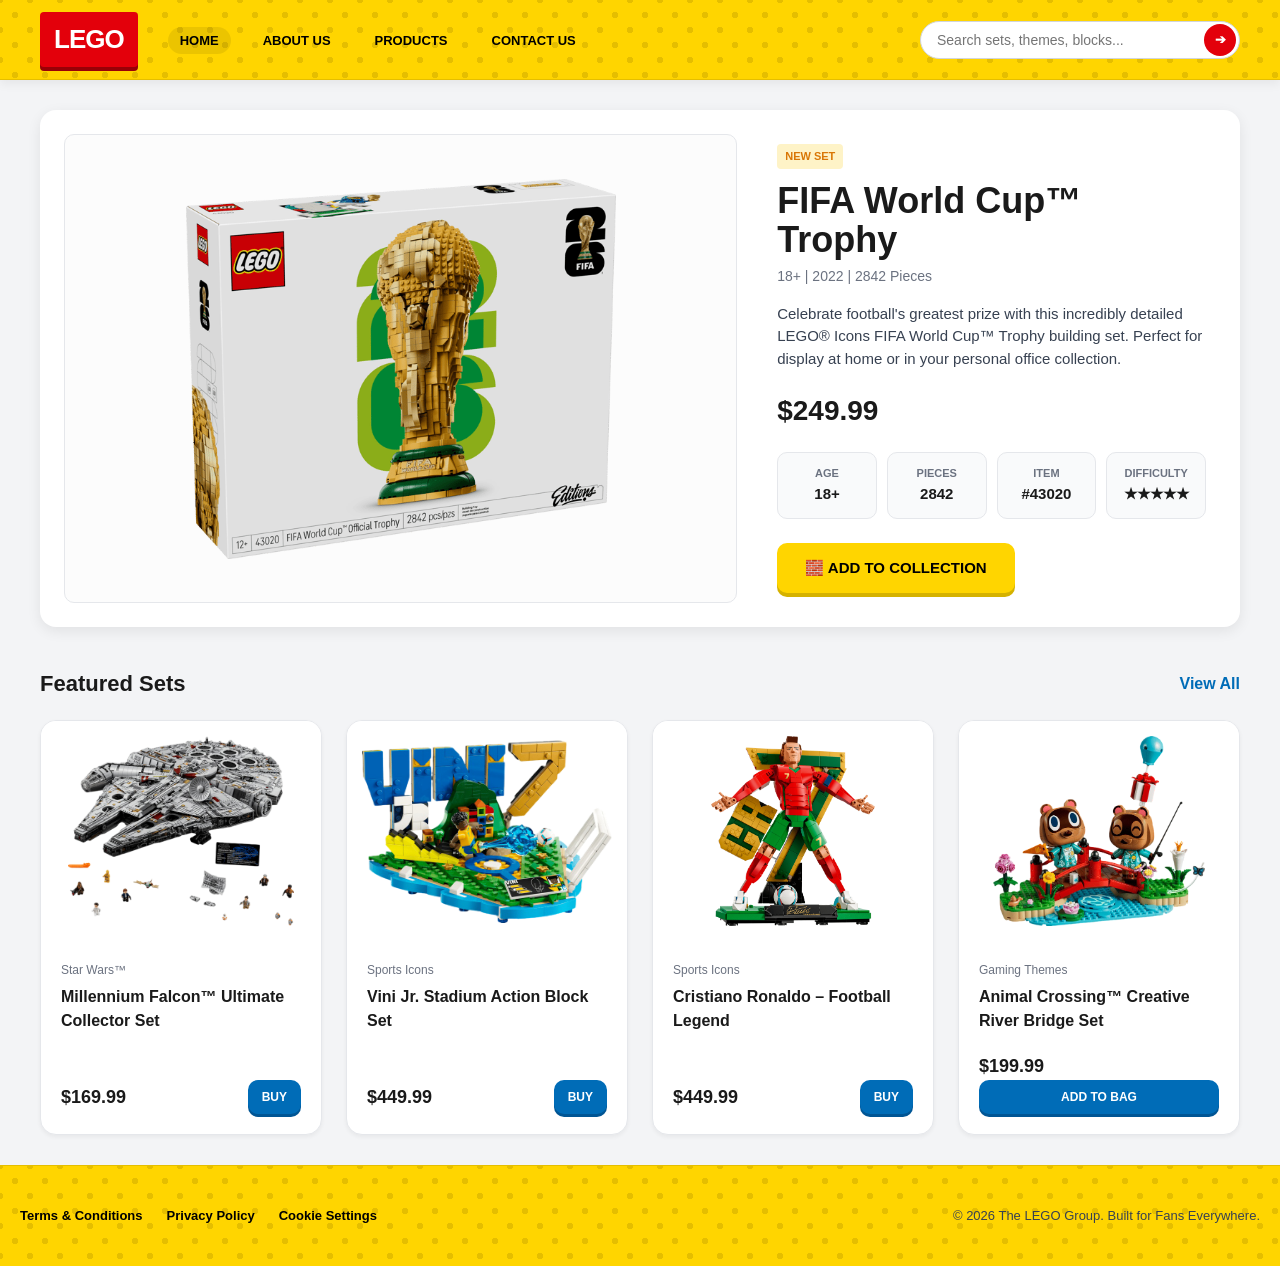
==== index.html @ 50522513 "Add files via upload" ====
<!DOCTYPE html>
<html lang="en">
<head>
    <meta charset="UTF-8">
    <meta name="viewport" content="width=device-width, initial-scale=1.0">
    <title>LEGO® Official Store - Build Your World</title>
    <link rel="stylesheet" href="style.css">
</head>
<body>

    <header class="lego-stud-texture">
        <div class="nav-container">
            <div style="display: flex; align-items: center;">
                <a href="index.html" class="logo-link">
                    <div class="logo-square">LEGO</div>
                </a>
                <nav>
                    <ul>
                        <li><a href="index.html" class="active">Home</a></li>
                        <li><a href="aboutus.html">About Us</a></li>
                        <li><a href="products.html">Products</a></li>
                        <li><a href="contactus.html">Contact Us</a></li>
                    </ul>
                </nav>
            </div>
            <div class="search-container">
                <input type="text" placeholder="Search sets, themes, blocks...">
                <button>➔</button>
            </div>
        </div>
    </header>

    <main class="container">
        <section class="hero-showcase">
            <div class="hero-media-panel">
                <img src="image_946d3a.png" alt="FIFA World Cup Trophy Official LEGO Box">
            </div>
            <div class="hero-detail-panel">
                <span class="tag-new">New Set</span>
                <h1>FIFA World Cup™ Trophy</h1>
                <p class="hero-subtitle">18+ | 2022 | 2842 Pieces</p>
                <p class="hero-description">Celebrate football's greatest prize with this incredibly detailed LEGO® Icons FIFA World Cup™ Trophy building set. Perfect for display at home or in your personal office collection.</p>
                
                <div class="price-tag">$249.99</div>

                <div class="spec-row">
                    <div class="spec-tile"><span>Age</span><strong>18+</strong></div>
                    <div class="spec-tile"><span>Pieces</span><strong>2842</strong></div>
                    <div class="spec-tile"><span>Item</span><strong>#43020</strong></div>
                    <div class="spec-tile"><span>Difficulty</span><strong>★★★★★</strong></div>
                </div>

                <div>
                    <a href="contactus.html" class="btn-action">🧱 Add to Collection</a>
                </div>
            </div>
        </section>

        <section>
            <div class="grid-title-row">
                <h2 style="font-size: 22px; font-weight: 800;">Featured Sets</h2>
                <a href="products.html" style="color: var(--lego-blue); font-weight: 700; text-decoration: none;">View All</a>
            </div>

            <div class="product-gallery">
                <div class="product-card">
                    <div class="card-image-box">
                        <img src="image_947007.png" alt="Millennium Falcon Set">
                    </div>
                    <div class="card-body">
                        <div class="card-meta">Star Wars™</div>
                        <div class="card-title">Millennium Falcon™ Ultimate Collector Set</div>
                        <div class="card-footer">
                            <div class="card-price">$169.99</div>
                            <a href="contactus.html" class="btn-action btn-blue" style="padding: 8px 14px; font-size: 12px; box-shadow: 0 3px 0 #005594;">Buy</a>
                        </div>
                    </div>
                </div>

                <div class="product-card">
                    <div class="card-image-box">
                        <img src="image_946d40.png" alt="Vini Jr. Soccer Set">
                    </div>
                    <div class="card-body">
                        <div class="card-meta">Sports Icons</div>
                        <div class="card-title">Vini Jr. Stadium Action Block Set</div>
                        <div class="card-footer">
                            <div class="card-price">$449.99</div>
                            <a href="contactus.html" class="btn-action btn-blue" style="padding: 8px 14px; font-size: 12px; box-shadow: 0 3px 0 #005594;">Buy</a>
                        </div>
                    </div>
                </div>

                                <div class="product-card">
                    <div class="card-image-box">
                        <img src="image_21824.png" alt="Cristiano Ronaldo – Football Legend">
                    </div>
                    <div class="card-body">
                        <div class="card-meta">Sports Icons</div>
                        <div class="card-title">Cristiano Ronaldo – Football Legend</div>
                        <div class="card-footer">
                            <div class="card-price">$449.99</div>
                            <a href="contactus.html" class="btn-action btn-blue" style="padding: 8px 14px; font-size: 12px; box-shadow: 0 3px 0 #005594;">Buy</a>
                        </div>
                    </div>
                </div>

                <div class="product-card">
                    <div class="card-image-box">
                        <img src="image_9473c9.png" alt="Animal Crossing Set">
                    </div>
                    <div class="card-body">
                        <div class="card-meta">Gaming Themes</div>
                        <div class="card-title">Animal Crossing™ Creative River Bridge Set</div>
                        <div class="card-price" style="margin-top: 8px; font-size: 18px; font-weight: 800;">$199.99</div>
                        <div class="card-footer" style="padding-top: 0;">
                            <a href="contactus.html" class="btn-action btn-blue" style="width: 100%; padding: 8px; font-size: 12px; box-shadow: 0 3px 0 #005594;">Add To Bag</a>
                        </div>
                    </div>
                </div>
            </div>
        </section>
    </main>

    <footer class="lego-stud-texture">
        <div class="footer-content">
            <div class="footer-nav-links">
                <a href="#">Terms & Conditions</a>
                <a href="#">Privacy Policy</a>
                <a href="#">Cookie Settings</a>
            </div>
            <div class="footer-copyright">© 2026 The LEGO Group. Built for Fans Everywhere.</div>
        </div>
    </footer>

</body>
</html>
---- style.css ----
/* --- Global Resets & Fonts --- */
* {
    margin: 0;
    padding: 0;
    box-sizing: border-box;
    font-family: -apple-system, BlinkMacSystemFont, "Segoe UI", Roboto, Helvetica, Arial, sans-serif;
}

:root {
    --lego-yellow: #FFD500;
    --lego-red: #E3000B;
    --lego-blue: #006CB7;
    --lego-dark-blue: #004B80;
    --bg-light: #F3F4F6;
    --text-dark: #1A1A1A;
    --text-muted: #6B7280;
    --white: #FFFFFF;
    --radius-sm: 4px;
    --radius-md: 10px;
    --radius-lg: 16px;
    --shadow-sm: 0 2px 4px rgba(0,0,0,0.05);
    --shadow-md: 0 4px 14px rgba(0,0,0,0.08);
}

body {
    background-color: var(--bg-light);
    color: var(--text-dark);
    line-height: 1.5;
}

/* --- Simulated LEGO Brick Stud Texture for Header & Footer --- */
.lego-stud-texture {
    background-color: var(--lego-yellow);
    background-image: radial-gradient(#e5be00 15%, transparent 16%),
                      radial-gradient(#e5be00 15%, transparent 16%);
    background-size: 30px 30px;
    background-position: 0 0, 15px 15px;
}

/* --- Header / Navigation --- */
header {
    border-bottom: 1px solid #E5BE00;
    position: sticky;
    top: 0;
    z-index: 1000;
    box-shadow: 0 4px 10px rgba(0,0,0,0.06);
}

.nav-container {
    max-width: 1240px;
    margin: 0 auto;
    display: flex;
    justify-content: space-between;
    align-items: center;
    padding: 12px 20px;
}

.logo-link {
    text-decoration: none;
}

.logo-square {
    background-color: var(--lego-red);
    color: var(--white);
    font-weight: 900;
    font-size: 26px;
    padding: 8px 14px;
    text-transform: uppercase;
    letter-spacing: -1px;
    border-radius: var(--radius-sm);
    box-shadow: 0 4px 0px #990007;
    display: inline-block;
}

nav ul {
    display: flex;
    list-style: none;
    gap: 20px;
    margin-left: 30px;
}

nav ul li a {
    text-decoration: none;
    color: #000000;
    font-weight: 700;
    text-transform: uppercase;
    font-size: 13px;
    padding: 6px 12px;
    border-radius: 20px;
    transition: all 0.2s;
}

nav ul li a:hover, nav ul li a.active {
    background-color: rgba(0, 0, 0, 0.08);
}

.search-container {
    display: flex;
    align-items: center;
    position: relative;
    width: 320px;
}

.search-container input {
    width: 100%;
    padding: 10px 40px 10px 16px;
    border: 1px solid #D1D5DB;
    border-radius: 24px;
    outline: none;
    font-size: 14px;
}

.search-container button {
    position: absolute;
    right: 4px;
    background-color: var(--lego-red);
    color: white;
    border: none;
    width: 32px;
    height: 32px;
    border-radius: 50%;
    cursor: pointer;
    font-weight: bold;
}

/* --- Layout Containers --- */
.container {
    max-width: 1240px;
    margin: 30px auto;
    padding: 0 20px;
}

/* --- Main Hero Section Layout --- */
.hero-showcase {
    display: grid;
    grid-template-columns: 1.2fr 0.8fr;
    gap: 30px;
    background-color: var(--white);
    border-radius: var(--radius-lg);
    padding: 24px;
    box-shadow: var(--shadow-md);
    margin-bottom: 40px;
}

.hero-media-panel {
    background-color: #fcfcfc;
    border-radius: var(--radius-md);
    overflow: hidden;
    position: relative;
    min-height: 400px;
    display: flex;
    align-items: center;
    justify-content: center;
    border: 1px solid #E5E7EB;
}

.hero-media-panel img {
    max-width: 90%;
    max-height: 380px;
    object-fit: contain;
}

.hero-detail-panel {
    padding: 10px;
    display: flex;
    flex-direction: column;
    justify-content: center;
}

.tag-new {
    background-color: #FEF3C7;
    color: #D97706;
    font-weight: 800;
    font-size: 11px;
    text-transform: uppercase;
    padding: 4px 8px;
    border-radius: var(--radius-sm);
    align-self: flex-start;
    margin-bottom: 12px;
}

.hero-detail-panel h1 {
    font-size: 36px;
    font-weight: 800;
    line-height: 1.1;
    margin-bottom: 6px;
}

.hero-subtitle {
    color: var(--text-muted);
    font-size: 14px;
    margin-bottom: 16px;
}

.hero-description {
    color: #374151;
    font-size: 15px;
    margin-bottom: 20px;
}

.price-tag {
    font-size: 28px;
    font-weight: 800;
    margin-bottom: 20px;
}

/* Spec Info Boxes Layout */
.spec-row {
    display: grid;
    grid-template-columns: repeat(4, 1fr);
    gap: 10px;
    margin-bottom: 24px;
}

.spec-tile {
    background-color: #F9FAFB;
    border: 1px solid #E5E7EB;
    border-radius: var(--radius-md);
    padding: 12px;
    text-align: center;
}

.spec-tile span {
    display: block;
    font-size: 11px;
    color: var(--text-muted);
    text-transform: uppercase;
    font-weight: 600;
}

.spec-tile strong {
    font-size: 15px;
    color: var(--text-dark);
}

/* --- Buttons --- */
.btn-action {
    background-color: var(--lego-yellow);
    color: #000000;
    border: none;
    padding: 14px 28px;
    border-radius: var(--radius-md);
    font-weight: 800;
    font-size: 15px;
    cursor: pointer;
    display: inline-flex;
    align-items: center;
    justify-content: center;
    gap: 10px;
    box-shadow: 0 4px 0px #D5B200;
    text-transform: uppercase;
    transition: transform 0.1s;
    text-decoration: none;
}

.btn-action:active {
    transform: translateY(2px);
    box-shadow: 0 2px 0px #D5B200;
}

.btn-blue {
    background-color: var(--lego-blue);
    color: white;
    box-shadow: 0 4px 0px #005594;
}
.btn-blue:active {
    box-shadow: 0 2px 0px #005594;
}

/* --- Product Grid --- */
.grid-title-row {
    display: flex;
    justify-content: space-between;
    align-items: center;
    margin-bottom: 20px;
}

.product-gallery {
    display: grid;
    grid-template-columns: repeat(auto-fill, minmax(280px, 1fr));
    gap: 24px;
}

.product-card {
    background-color: var(--white);
    border-radius: var(--radius-lg);
    overflow: hidden;
    box-shadow: var(--shadow-sm);
    border: 1px solid #E5E7EB;
    display: flex;
    flex-direction: column;
    transition: transform 0.2s, box-shadow 0.2s;
}

.product-card:hover {
    transform: translateY(-4px);
    box-shadow: var(--shadow-md);
}

.card-image-box {
    height: 220px;
    background-color: #FFFFFF;
    overflow: hidden;
    position: relative;
    display: flex;
    align-items: center;
    justify-content: center;
    padding: 15px;
}

.card-image-box img {
    max-width: 100%;
    max-height: 100%;
    object-fit: contain;
}

.card-body {
    padding: 20px;
    display: flex;
    flex-direction: column;
    flex-grow: 1;
}

.card-meta {
    font-size: 12px;
    color: var(--text-muted);
    margin-bottom: 6px;
}

.card-title {
    font-size: 16px;
    font-weight: 700;
    margin-bottom: 12px;
    color: var(--text-dark);
}

.card-footer {
    margin-top: auto;
    display: flex;
    justify-content: space-between;
    align-items: center;
    padding-top: 12px;
}

.card-price {
    font-size: 18px;
    font-weight: 800;
}

/* --- Support Layout --- */
.support-main-grid {
    display: grid;
    grid-template-columns: 1fr 1fr;
    gap: 30px;
    margin-bottom: 40px;
}

.support-banner-blue {
    background-color: var(--lego-blue);
    color: var(--white);
    border-radius: var(--radius-lg);
    padding: 40px;
    background-image: linear-gradient(135deg, var(--lego-blue) 0%, var(--lego-dark-blue) 100__);
    display: flex;
    flex-direction: column;
    justify-content: space-between;
}

.faq-card-container {
    background-color: var(--white);
    border-radius: var(--radius-lg);
    padding: 30px;
    box-shadow: var(--shadow-md);
    border: 1px solid #E5E7EB;
}

.faq-row-item {
    border-bottom: 1px solid #F3F4F6;
    padding: 16px 0;
    display: flex;
    justify-content: space-between;
    align-items: center;
    cursor: pointer;
    font-weight: 600;
}

.faq-row-item:last-child {
    border-bottom: none;
}

/* --- Info Links Banner --- */
.bottom-info-banner {
    background-color: var(--white);
    border-radius: var(--radius-lg);
    padding: 24px;
    box-shadow: var(--shadow-sm);
    border: 1px solid #E5E7EB;
    display: grid;
    grid-template-columns: repeat(auto-fit, minmax(220px, 1fr));
    gap: 20px;
    margin-bottom: 40px;
}

.info-banner-block {
    display: flex;
    align-items: center;
    gap: 16px;
}

.info-banner-block .banner-avatar {
    width: 50px;
    height: 50px;
    border-radius: 50%;
    background-color: var(--lego-yellow);
    display: flex;
    align-items: center;
    justify-content: center;
    font-size: 24px;
}

/* --- Contact & Forms --- */
.contact-split-grid {
    display: grid;
    grid-template-columns: 1.1fr 0.9fr;
    gap: 30px;
}

.form-card {
    background: var(--white);
    padding: 30px;
    border-radius: var(--radius-lg);
    box-shadow: var(--shadow-md);
    border: 1px solid #E5E7EB;
}

.form-group {
    margin-bottom: 16px;
}

.form-group label {
    display: block;
    font-weight: 700;
    font-size: 13px;
    margin-bottom: 6px;
}

.form-group input, .form-group textarea {
    width: 100%;
    padding: 12px;
    border: 1px solid #D1D5DB;
    border-radius: var(--radius-md);
    outline: none;
    font-size: 14px;
}

.form-group input:focus, .form-group textarea:focus {
    border-color: var(--lego-blue);
}

.location-card {
    background: var(--white);
    padding: 30px;
    border-radius: var(--radius-lg);
    box-shadow: var(--shadow-md);
    border: 1px solid #E5E7EB;
}

.map-embed-frame {
    border-radius: var(--radius-md);
    overflow: hidden;
    border: 1px solid #E5E7EB;
    margin-top: 15px;
}

.social-bar {
    display: flex;
    gap: 12px;
    margin-top: 12px;
}

.social-circle-link {
    width: 40px;
    height: 40px;
    border-radius: 50%;
    background-color: #F3F4F6;
    display: flex;
    align-items: center;
    justify-content: center;
    text-decoration: none;
    transition: background-color 0.2s;
}

.social-circle-link:hover {
    background-color: var(--lego-yellow);
}

.social-circle-link svg {
    width: 18px;
    height: 18px;
    fill: #374151;
}

/* --- Footer --- */
footer {
    padding: 40px 20px;
    border-top: 1px solid #E5BE00;
}

.footer-content {
    max-width: 1240px;
    margin: 0 auto;
    display: flex;
    justify-content: space-between;
    align-items: center;
    flex-wrap: wrap;
    gap: 20px;
}

.footer-nav-links {
    display: flex;
    gap: 24px;
}

.footer-nav-links a {
    color: #000000;
    text-decoration: none;
    font-size: 13px;
    font-weight: 600;
}

.footer-nav-links a:hover {
    text-decoration: underline;
}

.footer-copyright {
    font-size: 13px;
    color: #374151;
    font-weight: 500;
}

/* --- Responsive Rules --- */
@media (max-width: 900px) {
    .hero-showcase, .support-main-grid, .contact-split-grid {
        grid-template-columns: 1fr;
    }
    .search-container {
        display: none;
    }
}
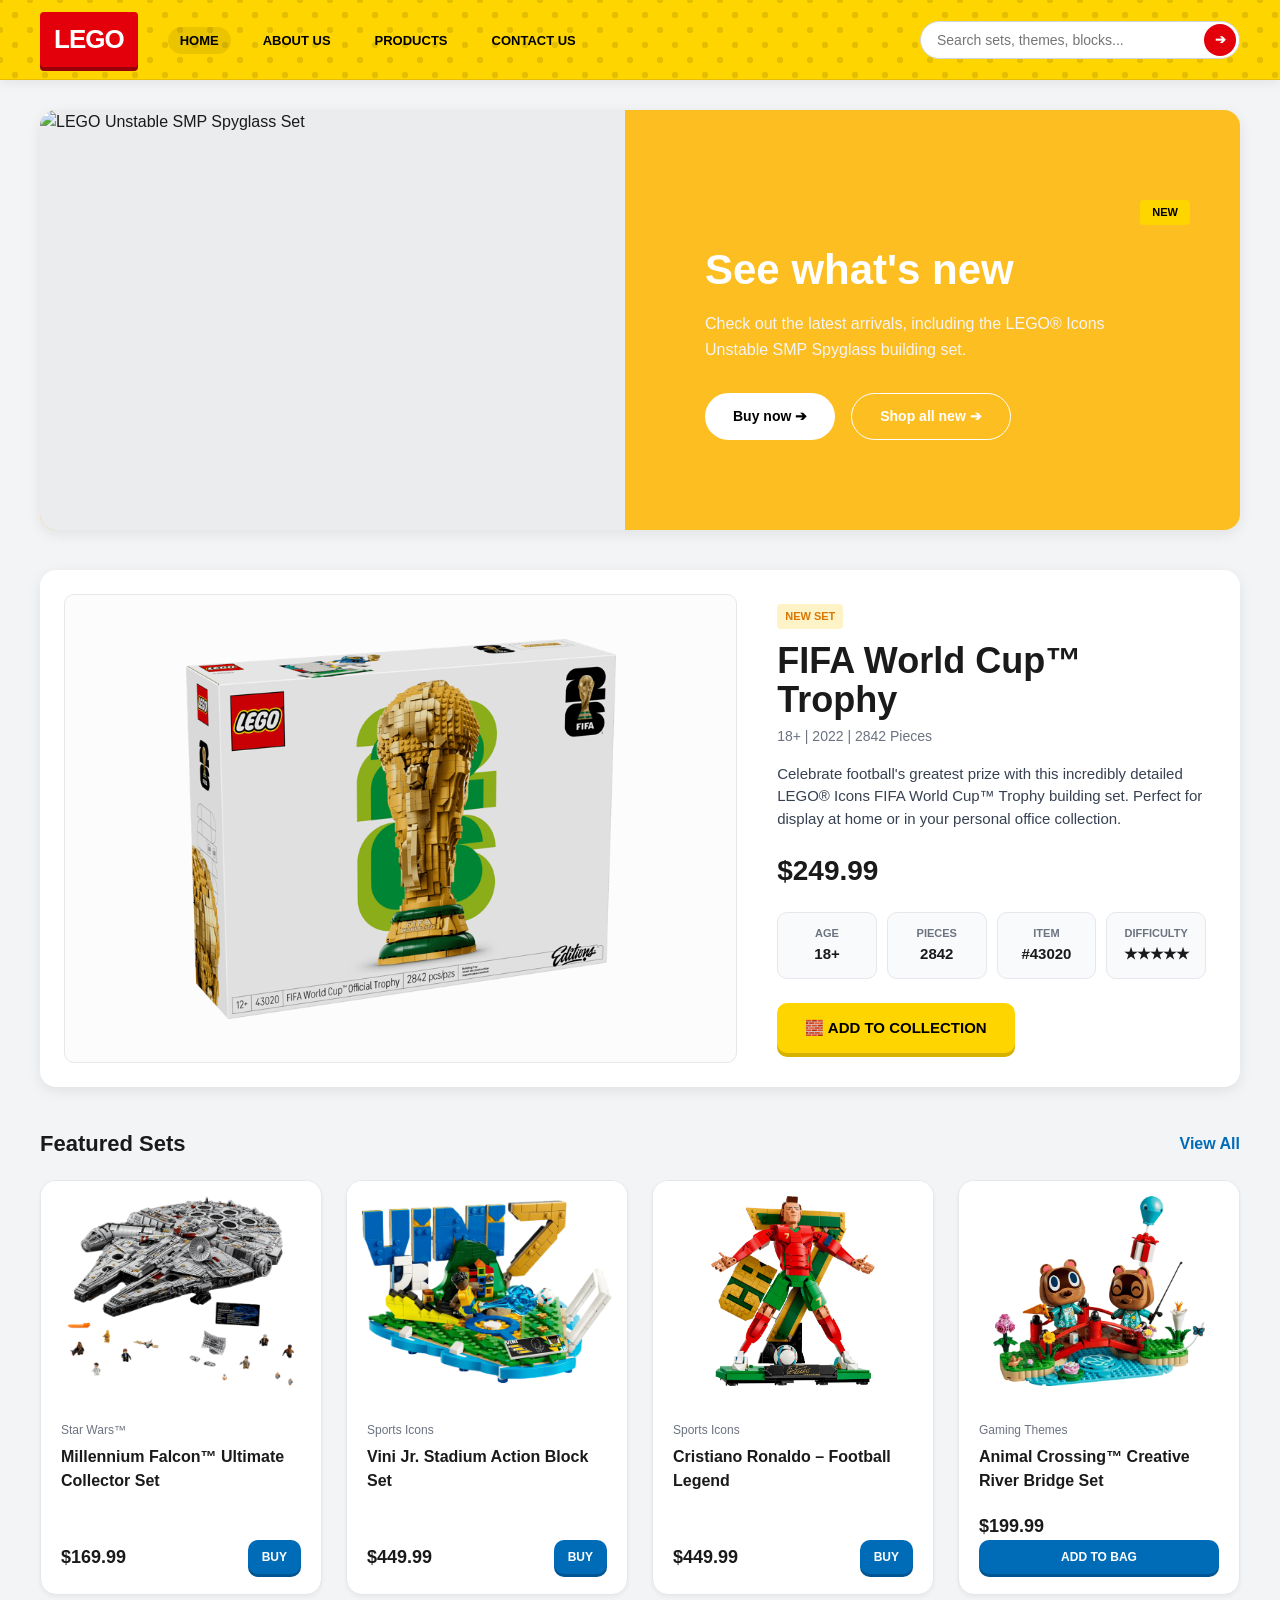
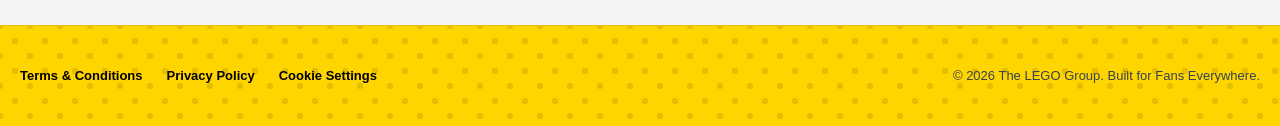
==== commit 140df692: "Update index.html" ====
--- a/index.html
+++ b/index.html
@@ -7,6 +7,8 @@
     <link rel="stylesheet" href="style.css">
 </head>
 <body>
+
+    
 
     <header class="lego-stud-texture">
         <div class="nav-container">
@@ -31,6 +33,26 @@
     </header>
 
     <main class="container">
+
+        <section class="hero-showcase theme-banner spyglass-banner">
+    <div class="banner-media">
+        <img src="image-removebg-preview.png" alt="LEGO Unstable SMP Spyglass Set" class="main-banner-img">
+    </div>
+
+    <div class="banner-details">
+        <span class="tag-new-pill">New</span>
+        <h2>See what's new</h2>
+        <p class="banner-description">
+            Check out the latest arrivals, including the LEGO® Icons Unstable SMP Spyglass building set.
+        </p>
+        
+        <div class="banner-actions">
+            <a href="contactus.html" class="btn-pill btn-white">Buy now ➔</a>
+            <a href="products.html" class="btn-pill btn-outline">Shop all new ➔</a>
+        </div>
+    </div>
+</section>
+
         <section class="hero-showcase">
             <div class="hero-media-panel">
                 <img src="image_946d3a.png" alt="FIFA World Cup Trophy Official LEGO Box">
@@ -55,6 +77,8 @@
                 </div>
             </div>
         </section>
+
+
 
         <section>
             <div class="grid-title-row">
@@ -134,4 +158,4 @@
     </footer>
 
 </body>
-</html>+</html>
--- a/style.css
+++ b/style.css
@@ -546,4 +546,129 @@
     .search-container {
         display: none;
     }
-}+}
+
+
+
+/* --- Split-Screen Spyglass Theme Banner --- */
+
+/* Container Setup */
+.hero-showcase.theme-banner.spyglass-banner {
+    display: grid;
+    grid-template-columns: 1fr 1fr; /* Exact 50/50 split */
+    padding: 0; /* Let background colors bleed edge-to-edge */
+    overflow: hidden;
+    background-color: #ffb702de; /* Purple background from screenshot */
+    border-radius: var(--radius-lg);
+    box-shadow: var(--shadow-md);
+    margin-bottom: 40px;
+    border: none;
+}
+
+/* Left Media Panel */
+.spyglass-banner .banner-media {
+    position: relative;
+    background-color: #EBECEE; /* Light gray background for image section */
+    display: flex;
+    align-items: center;
+    justify-content: center;
+    min-height: 420px;
+}
+
+.spyglass-banner .main-banner-img {
+    width: 100%;
+    height: 100%;
+    object-fit: cover; /* Ensures lifestyle image spans correctly */
+}
+
+/* Right Text Details Panel */
+.spyglass-banner .banner-details {
+    padding: 60px 50px;
+    display: flex;
+    flex-direction: column;
+    justify-content: center;
+    align-items: flex-start;
+    color: #ffffff;
+}
+
+/* "New" Tag Pill aligned to the top-right over the text panel */
+.spyglass-banner .tag-new-pill {
+    background-color: #FFD500; /* Official LEGO Yellow */
+    color: #000000;
+    font-weight: 800;
+    font-size: 11px;
+    text-transform: uppercase;
+    padding: 4px 12px;
+    border-radius: 4px;
+    margin-bottom: 20px;
+    align-self: flex-end; 
+}
+
+/* Typography styles matching the reference image layout */
+.spyglass-banner .banner-details h2 {
+    font-size: 42px;
+    font-weight: 800;
+    margin-bottom: 16px;
+    line-height: 1.2;
+}
+
+.spyglass-banner .banner-description {
+    font-size: 16px;
+    color: #f3f4f6;
+    margin-bottom: 30px;
+    max-width: 440px;
+    line-height: 1.6;
+}
+
+/* Pill Shape Action Controls */
+.spyglass-banner .banner-actions {
+    display: flex;
+    gap: 16px;
+    flex-wrap: wrap;
+}
+
+.spyglass-banner .btn-pill {
+    display: inline-flex;
+    align-items: center;
+    justify-content: center;
+    padding: 12px 28px;
+    border-radius: 30px; /* Fully rounded buttons */
+    font-weight: 700;
+    font-size: 14px;
+    text-decoration: none;
+    transition: background-color 0.2s ease, transform 0.1s ease;
+}
+
+/* White Call-to-Action Pill */
+.spyglass-banner .btn-white {
+    background-color: #ffffff;
+    color: #000000;
+}
+
+.spyglass-banner .btn-white:hover {
+    background-color: #f3f4f6;
+}
+
+/* Secondary Transparent Outline Pill */
+.spyglass-banner .btn-outline {
+    background-color: transparent;
+    color: #ffffff;
+    border: 1px solid #ffffff;
+}
+
+.spyglass-banner .btn-outline:hover {
+    background-color: rgba(255, 255, 255, 0.1);
+}
+
+/* Responsive adjustment for small screens */
+@media (max-width: 900px) {
+    .hero-showcase.theme-banner.spyglass-banner {
+        grid-template-columns: 1fr; /* Stacks vertically on mobile view */
+    }
+    .spyglass-banner .banner-details {
+        padding: 40px 24px;
+    }
+    .spyglass-banner .tag-new-pill {
+        align-self: flex-start; /* Correct placement adjustment for mobile grids */
+    }
+}
